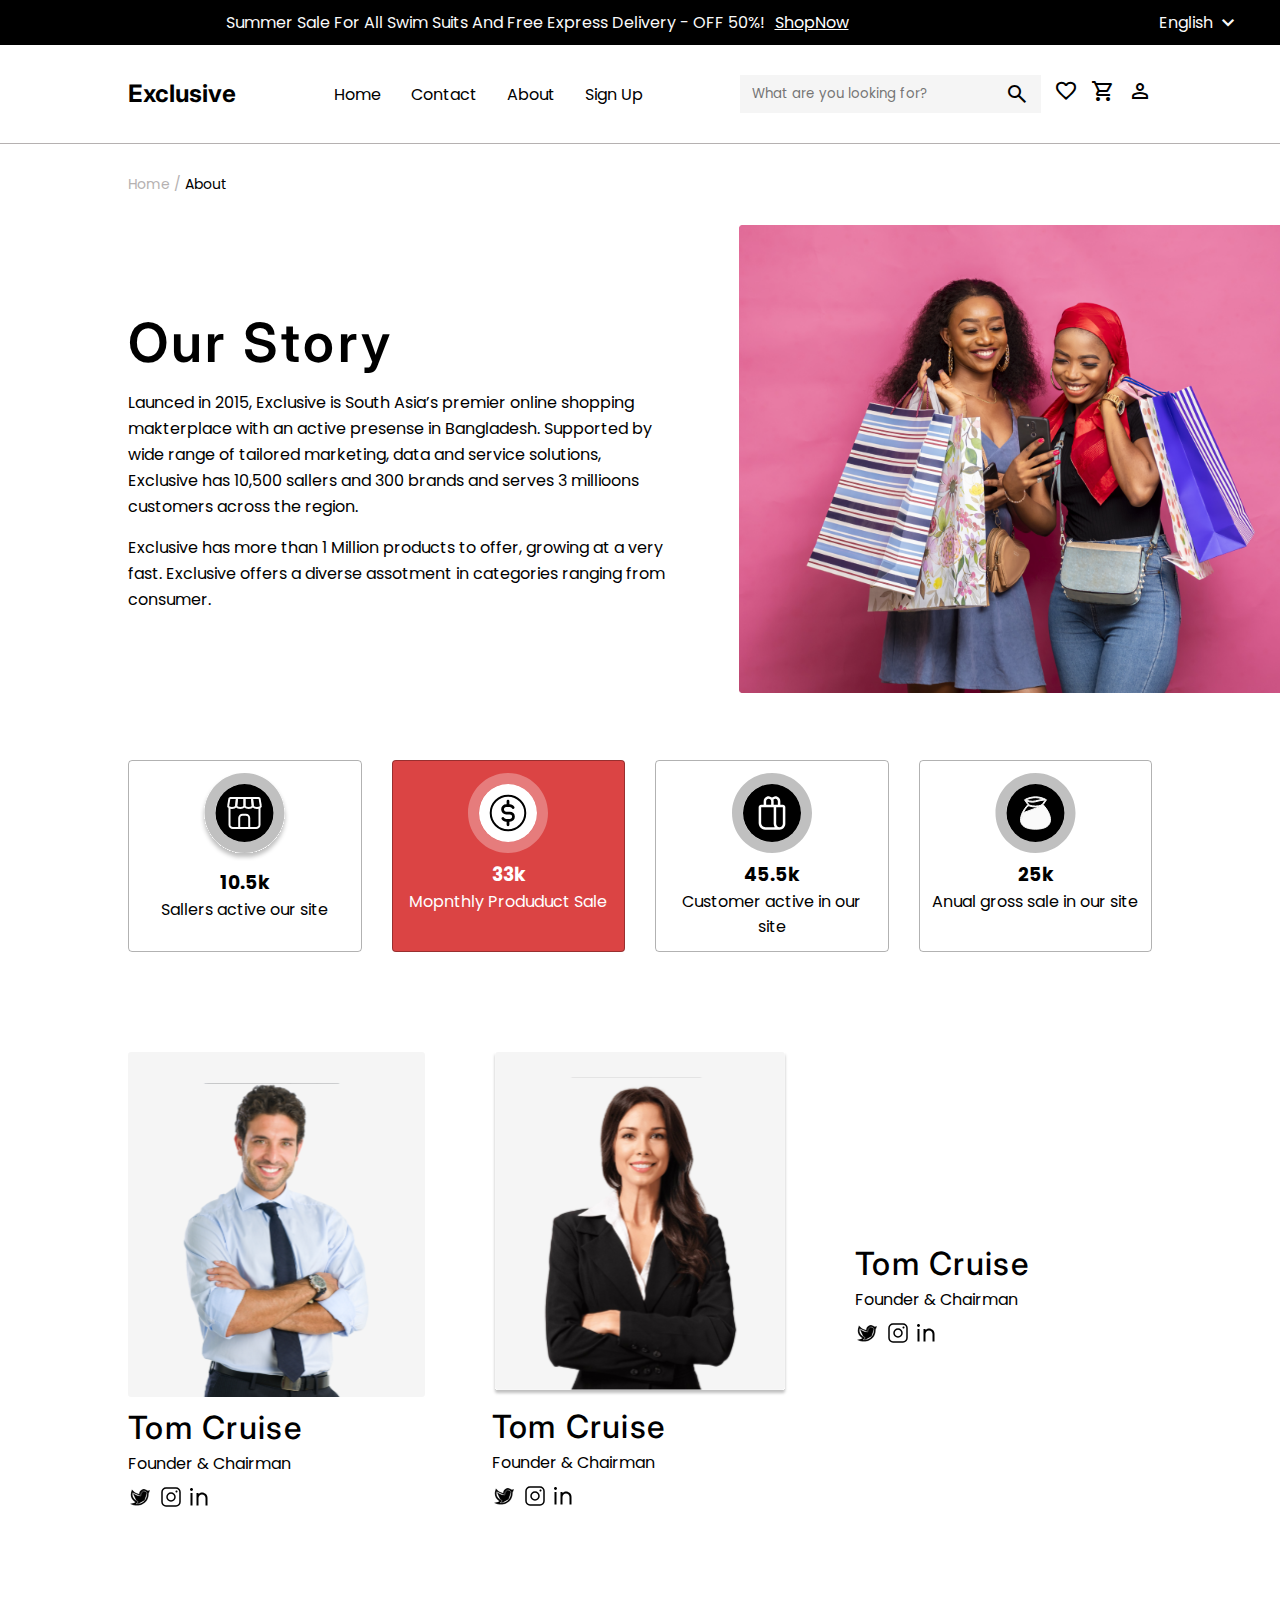
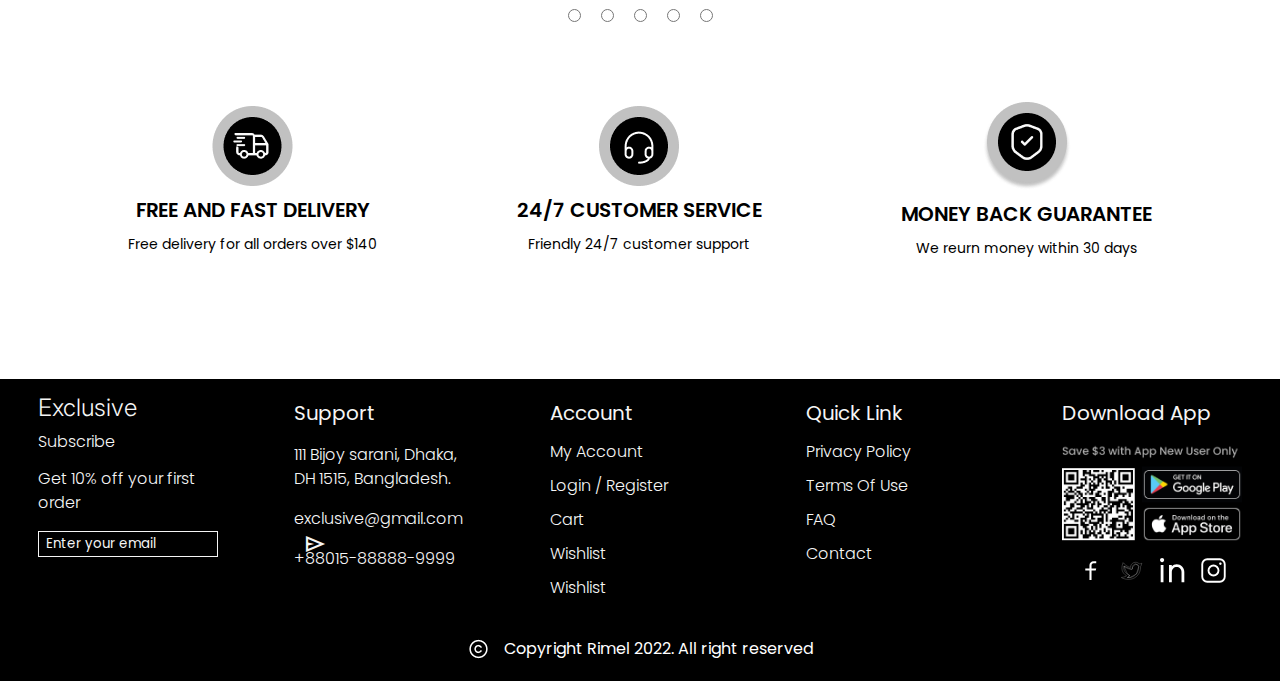
==== About.html @ 4deb6e55 "hello" ====
<!DOCTYPE html>
<html lang="en">
<head>
    <meta charset="UTF-8">
    <meta http-equiv="X-UA-Compatible" content="IE=edge">
    <meta name="viewport" content="width=device-width, initial-scale=1.0">
    <link rel="stylesheet" href="https://fonts.googleapis.com/css2?family=Material+Symbols+Outlined:opsz,wght,FILL,GRAD@48,400,0,0" />
    <link rel="stylesheet" href="css/haeder-footer-style.css">
    <link rel="stylesheet" href="css/About.css">
    <title>About</title>
</head>
<body>
<!------------------------------------ header ---------------------------------->
    <header>
        <div class="Top-Header">
            <p>
                Summer Sale For All Swim Suits And Free Express Delivery - OFF 50%!
                <a href="#">ShopNow</a>
            </p>
            <div class="lang">
                <p>English</p>
                <span class="material-symbols-outlined">
                    expand_more
                </span>
            </div>
        </div>
        <div class="Header">
            <a href="#" class="logo">Exclusive</a>
            <ul>
                <li> <a href="#">Home</a> </li>
                <li> <a href="#">Contact</a> </li>
                <li> <a href="About.html">About</a> </li>
                <li> <a href="Sing-up.html">Sign Up</a> </li>
            </ul>
            <div class="option">
                <div class="search">
                    <input type="search" name="search" id=""  placeholder="What are you looking for?">
                    <span class="material-symbols-outlined">search</span>
                </div>
                <a href="Wishlist.html">
                    <span class="material-symbols-outlined favorite">favorite</span>
                </a>
                <a href="Cart.html">
                    <span class="material-symbols-outlined shopping_cart">shopping_cart</span>
                </a>
                <a href="Account.html">
                    <span class="material-symbols-outlined">person</span>
                </a>
            </div>
        </div>
    </header>
<!------------------------------------ Our Story ---------------------------------->

    <p class="Page-path">Home / <span>About</span></p>
    <div class="Our-Story">
        <div class="Story-telling">
            <h3>Our Story</h3>
            <p class="Story">
                Launced in 2015, Exclusive is South Asia’s premier online shopping makterplace with an active presense in Bangladesh.
                Supported by wide range of tailored marketing, data and service solutions,
                Exclusive has 10,500 sallers and 300 brands and serves 3 millioons customers across the region. 
            </p>
            <p class="Story">
                Exclusive has more than 1 Million products to offer, growing at a very fast. Exclusive offers a diverse assotment in categories ranging  from consumer.
            </p>
        </div>
        <div  class="Story-img">
            <img src="imgs/our story.png" alt="">
        </div>
    </div>
<!------------------------------------ Serveses ---------------------------------->
<div class="Serveses">
    <div class="serves">
        <img src="icons/Services (3).svg" alt="">
        <h3>10.5k </h3>
        <span>Sallers active our site</span>
    </div>
    <div class="serves active">
        <img src="icons/Services.svg" alt="">
        <h3>33k </h3>
        <span>Mopnthly Produduct Sale</span>
    </div>
    <div class="serves">
        <img src="icons/Services (1).svg" alt="">
        <h3>45.5k </h3>
        <span>Customer active in our site</span>
    </div>
    <div class="serves">
        <img src="icons/Services4.svg" alt="">
        <h3>25k </h3>
        <span>Anual gross sale in our site</span>
    </div>
</div>
<!----------------------------------- team work --------------------------------->
<div class="Team-work">
    <div class="member">
        <div class="member-imag">
            <img src="imgs/team1.svg" alt="">
        </div>
        <div class="member-info">
            <h5>Tom Cruise</h5>
            <p>Founder & Chairman</p>
            <div class="sociel-media">
                <img src="icons/Icon-Twitter.svg" alt="">
                <img src="icons/icon-instagram.svg" alt="">
                <img src="icons/icon-linkedin.svg" alt="">
            </div>
        </div>
    </div>
    <div class="member">
        <div class="member-imag">
            <img src="imgs/team2.svg" alt="">
        </div>
        <div class="member-info">
            <h5>Tom Cruise</h5>
            <p>Founder & Chairman</p>
            <div class="sociel-media">
                <img src="icons/Icon-Twitter.svg" alt="">
                <img src="icons/icon-instagram.svg" alt="">
                <img src="icons/icon-linkedin.svg" alt="">
            </div>
        </div>
    </div>
    <div class="member">
        <div class="member-imag">
            <img src="imgs/team3.svg" alt="">
        </div>
        <div class="member-info">
            <h5>Tom Cruise</h5>
            <p>Founder & Chairman</p>
            <div class="sociel-media">
                <img src="icons/Icon-Twitter.svg" alt="">
                <img src="icons/icon-instagram.svg" alt="">
                <img src="icons/icon-linkedin.svg" alt="">
            </div>
        </div>
    </div>
</div>
<div class="controls">
    <input type="radio" name="team" id="">
    <input type="radio" name="team" id="">
    <input type="radio" name="team" id="">
    <input type="radio" name="team" id="">
    <input type="radio" name="team" id="">
</div>
    <!------------------------------- guarantee ------------------------------>
    <div class="guarantee">
        <div class="Services">
            <img src="icons/Services.png" alt="">
            <h3>FREE AND FAST DELIVERY</h3>
            <p>Free delivery for all orders over $140</p>
        </div>
        <div class="Services">
            <img src="icons/Services (1).png" alt="">
            <h3>24/7 CUSTOMER SERVICE</h3>
            <p>Friendly 24/7 customer support</p>
        </div>
        <div class="Services">
            <img src="icons/Services (2).png" alt="">
            <h3>MONEY BACK GUARANTEE</h3>
            <p>We reurn money within 30 days</p>
        </div>
    </div>

<!----------------------------------- footter --------------------------------->
    <footer>
        <div class="footer-items">
            <a href="#" class="footer-logo">Exclusive</a>
            <a href="#">Subscribe</a>
            <p> Get 10% off your first order</p>
            <div class="email-space">
                <input type="email" name="" id="" placeholder="Enter your email" class="email">
                <span class="material-symbols-outlined send">send</span>
            </div>
        </div>
        <div class="footer-items">
            <h4>Support</h4>
            <p>111 Bijoy sarani, Dhaka,  DH 1515, Bangladesh.</p>
            <p>exclusive@gmail.com</p>
            <p>+88015-88888-9999</p>
        </div>
        <div class="footer-items">
            <h4>Account</h4>
            <a href="#">My Account</a>
            <a href="#">Login / Register</a>           
            <a href="#">Cart</a>
            <a href="#">Wishlist</a>
            <a href="#">Wishlist</a>
        </div>
        <div class="footer-items">
            <h4>Quick Link</h4>
            <a href="#">Privacy Policy</a>
            <a href="#">Terms Of Use</a>
            <a href="#">FAQ</a>
            <a href="#">Contact</a>
        </div>
        <div  class="footer-items">
            <h4>Download App</h4>
            <img src="imgs/Frame 720.png" alt="">
            <div class="socel-media">
                <img src="icons/Icon-Facebook.svg" alt="">
                <img src="icons/Icon-Twitter.svg" alt="">
                <img src="icons/Vector.svg" alt="">
                <img src="icons/Group.svg" alt="">
            
            </div>
        </div>
        
    </footer>
    <div class="copyright">
        <img src="icons/icon-copyright.png" alt="">
        <p>Copyright Rimel 2022. All right reserved</p>
    </div>
    <script src="script/main.js"></script>
</body>
</html>
---- css/haeder-footer-style.css ----
@import url('https://fonts.googleapis.com/css2?family=Inter:wght@200;300;400;500;600;800&family=Poppins:wght@100;200;300;400;500;600;700;800&display=swap');

*{
    margin: 0;
    padding: 0;
    font-family: 'Poppins', sans-serif;
    text-decoration: none;
    list-style: none;
    box-sizing: border-box;
}
header{
    width: 100%;
    border-bottom: #b5b1b1 0.5px solid;    
}
.Top-Header{
    width: 100%;
    height: 45px;
    margin: auto;
    background-color: black;
    color: rgb(250, 250, 250);
    display: flex;
}
.Top-Header p{
    display: flex;
    gap: 10px;
    width: 55%;
    margin: auto;
}
.Top-Header p a{
    color: rgb(255, 255, 255);
    text-decoration: underline;
}
.lang{
    margin-right: 40px;
    display: flex;
    gap: 7px;
    align-items: center;
} 
.lang p{
    cursor: pointer;
}
.Header{
    display: flex;
    width: 80%;
    margin: 30px auto;
    justify-content: space-between;
    align-items: center;
    align-items: center;
    gap: 40px;

}
.logo{
    color: black;
    font-family: 'Inter';
    font-style: normal;
    font-weight: 700;
    font-size: 24px;
    line-height: 24px;
}
.Header ul{
    display: flex;
    gap: 30px;
    color: black;

}
.Header ul li a {
    color: black;
    font-weight: 400;
    font-size: 16px;
    line-height: 24px;
}
.Header ul li a:hover{
    text-decoration: underline #b5b1b1;
}
.option{
    display: flex;
    align-items: center;
    gap: 13px;
}
.option a{
    color: #000;
}
.search{
    padding: 7px 12px 7px 12px ;
    background-color: #F5F5F5;
    display: flex;
    align-items: center;
    gap: 10px;
}
.search input{
    width: 243px;
    outline: none;
    border: none;
    background-color: transparent;
}
.search span{
    cursor: pointer;
}
/*--------------------- prouduct style ---------------- */
.scouir{
    width: 20px;
    height: 40px;
    border: 1px solid #DB4444;
    background-color: #DB4444;
    border-radius: 4px;
}
.product{
    cursor: pointer;
    position: relative;
    width: 300px;
    display: flex;
    flex-direction: column;
    gap: 14px;
}
.product h4{
    font-style: normal;
    font-weight: 500;
    font-size: 16px;
    line-height: 24px;
}
.product:hover .add-to-cart  {
    display: block;
}
.product:hover .product-option  {
    display: flex;
    flex-direction: column;
    gap: 6px;
    position: absolute;
    top: 6px;
    right: 6px;    
}
.product-img-falsh-sales{
    display: flex;
    justify-content: center;
    align-items: center;
    flex-direction: column;
    background-color: #cfcdcd;
}
.product-option{
    display: none;

}
.add-to-cart{
    margin-bottom: -160px;
    display: none;
    position: absolute;
    width: 100%;
    font-style: normal;
    font-weight: 500;
    font-size: 16px;
    line-height: 24px;
    color: #FFFFFF;
    background-color: #000;
    border: none;
    cursor: pointer;
}
.priec {
    display: flex;
    gap: 20px;
}
.priec span{
    font-style: normal;
    font-weight: 500;
    font-size: 16px;
    line-height: 24px;
}
.flash-priec{
    color: #DB4444;
}
.officile-priec{
    text-decoration: line-through;
}
.reting{
    display: flex;
    gap: 15px;
}
.reting p{
    font-style: normal;
    font-weight: 600;
    font-size: 14px;
    line-height: 21px;
}
/* ---------------------------guarantee ------------------------ */
.guarantee{
    width: 80%;
    margin: 80px auto;
    display: flex;
    justify-content: space-between;
    align-items: center;
}
.Services{
    display: flex;
    flex-direction: column;
    justify-content: center;
    align-items: center;
    gap: 10px;
}
.Services h3{
    font-style: normal;
    font-weight: 600;
    font-size: 20px;
    line-height: 28px;
}
.Services p{
    font-style: normal;
    font-weight: 400;
    font-size: 14px;
    line-height: 21px;
}


/*================== footer style==================== */
footer{
    margin-top: 120px;
    padding: 20px 0;
    background-color: #000;
    display: flex;
    justify-content: space-around;
    color: #F5F5F5;
}
.footer-items{
    width: 14%;
    display: flex;
    flex-direction: column;
    gap: 16px;
}
.footer-logo{
    font-family: 'Inter';
    font-weight: 700;
    font-size: 24px;
}
.footer-items a{
    color: #F5F5F5;
    font-style: normal;
    font-weight: 300;
    line-height: 18px;
}
.footer-items h4{
    font-weight: 400;
    font-size: 20px;
    line-height: 28px;
}
.footer-items p{
    font-weight: 300;
    font-size: 16px;
    line-height: 24px;
}
.email-space{
    border: #F5F5F5 1px solid;
    display: flex;
    align-items: center;
    justify-content: space-between;
}
.email{
    background-color: transparent;
    color: #F5F5F5;
    border: none;
    outline: none;
    padding-left: 7px ;
}
.email::placeholder{
    color: #F5F5F5;

}
.send{
    cursor: pointer;
    /* margin-left: -30px; */
}
.footer-items img{
    width: 100%;
}
.socel-media{
    display: flex;
    justify-content: space-evenly;
    align-items: center;

}
.socel-media img{
    width: 25px;
    height: 25px;
    cursor: pointer;
}
.copyright{
    background-color: #000;
    color: #F5F5F5;
    display: flex;
    justify-content: center;
    align-items: center;
    gap: 15px;
    padding: 20px 0;
}
.copyright p{
    font-style: normal;
    font-weight: 400;
    font-size: 16px;
    line-height: 24px;
    color: #FFFFFF;
}
---- css/About.css ----
.Page-path{
    margin: 30px 0 0 10%;
    font-style: normal;
    font-weight: 400;
    font-size: 14px;
    line-height: 21px;
    color: #b5b1b1;
}
/*------------------------------------ Our Story ----------------------------------*/

.Page-path span{
    color: #000000;
}
.Our-Story{
    width: 90%;
    margin: 30px 0 0 10%;
    display: flex;
    justify-content: space-between;
    align-items: center;
}
.Story-telling{
    width: 47%;
    display: flex;
    flex-direction: column;
    gap: 15px;
}
.Story-telling h3{
    font-family: 'Inter';
    font-style: normal;
    font-weight: 600;
    font-size: 54px;
    line-height: 64px;
    letter-spacing: 0.06em;
}
.Story{
    font-style: normal;
    font-weight: 400;
    font-size: 16px;
    line-height: 26px;
}
.Story-img{
    width: 47%;
}
.Story-img img{
    width: 100%;
}
/*------------------------------------ Serveses ----------------------------------*/


.Serveses{
    width: 80%;
    margin: 60px auto;
    display: flex;
    gap: 30px;
}
.serves{
    width: 23% ;
    padding: 12px;
    text-align: center;
    border: 1px solid rgba(0, 0, 0, 0.3);
    border-radius: 4px;
}
.serves span{
    font-style: normal;
    font-weight: 400;
    font-size: 16px;
    line-height: 24px;
}
.active{
    background: #DB4444;
    color: #FFFFFF;
}
/*----------------------------------- team work --------------------------------- */
.Team-work{
    width: 80%;
    margin: 100px auto;
    display: flex;
    align-items: center;
    justify-content: space-between;
}
.member{
    width: 29%;
    display: flex;
    flex-direction: column;
    gap: 9px;

}
.member-imag img{
    width: 100%;
}

.member-info{
    display: flex;
    flex-direction: column;
    gap: 9px;
}
.member-info h5{
    font-family: 'Inter';
    font-style: normal;
    font-weight: 500;
    font-size: 32px;
    line-height: 30px;    
    letter-spacing: 0.04em;
}
.member-info p{
    font-style: normal;
    font-weight: 400;
    font-size: 16px;
    line-height: 24px;
}
.sociel-media{
    display: flex;
    gap: 9px;
}
.controls{
    width: 80%;
    margin: 30px auto;
    display: flex;
    gap: 20px;
    justify-content: center;
}
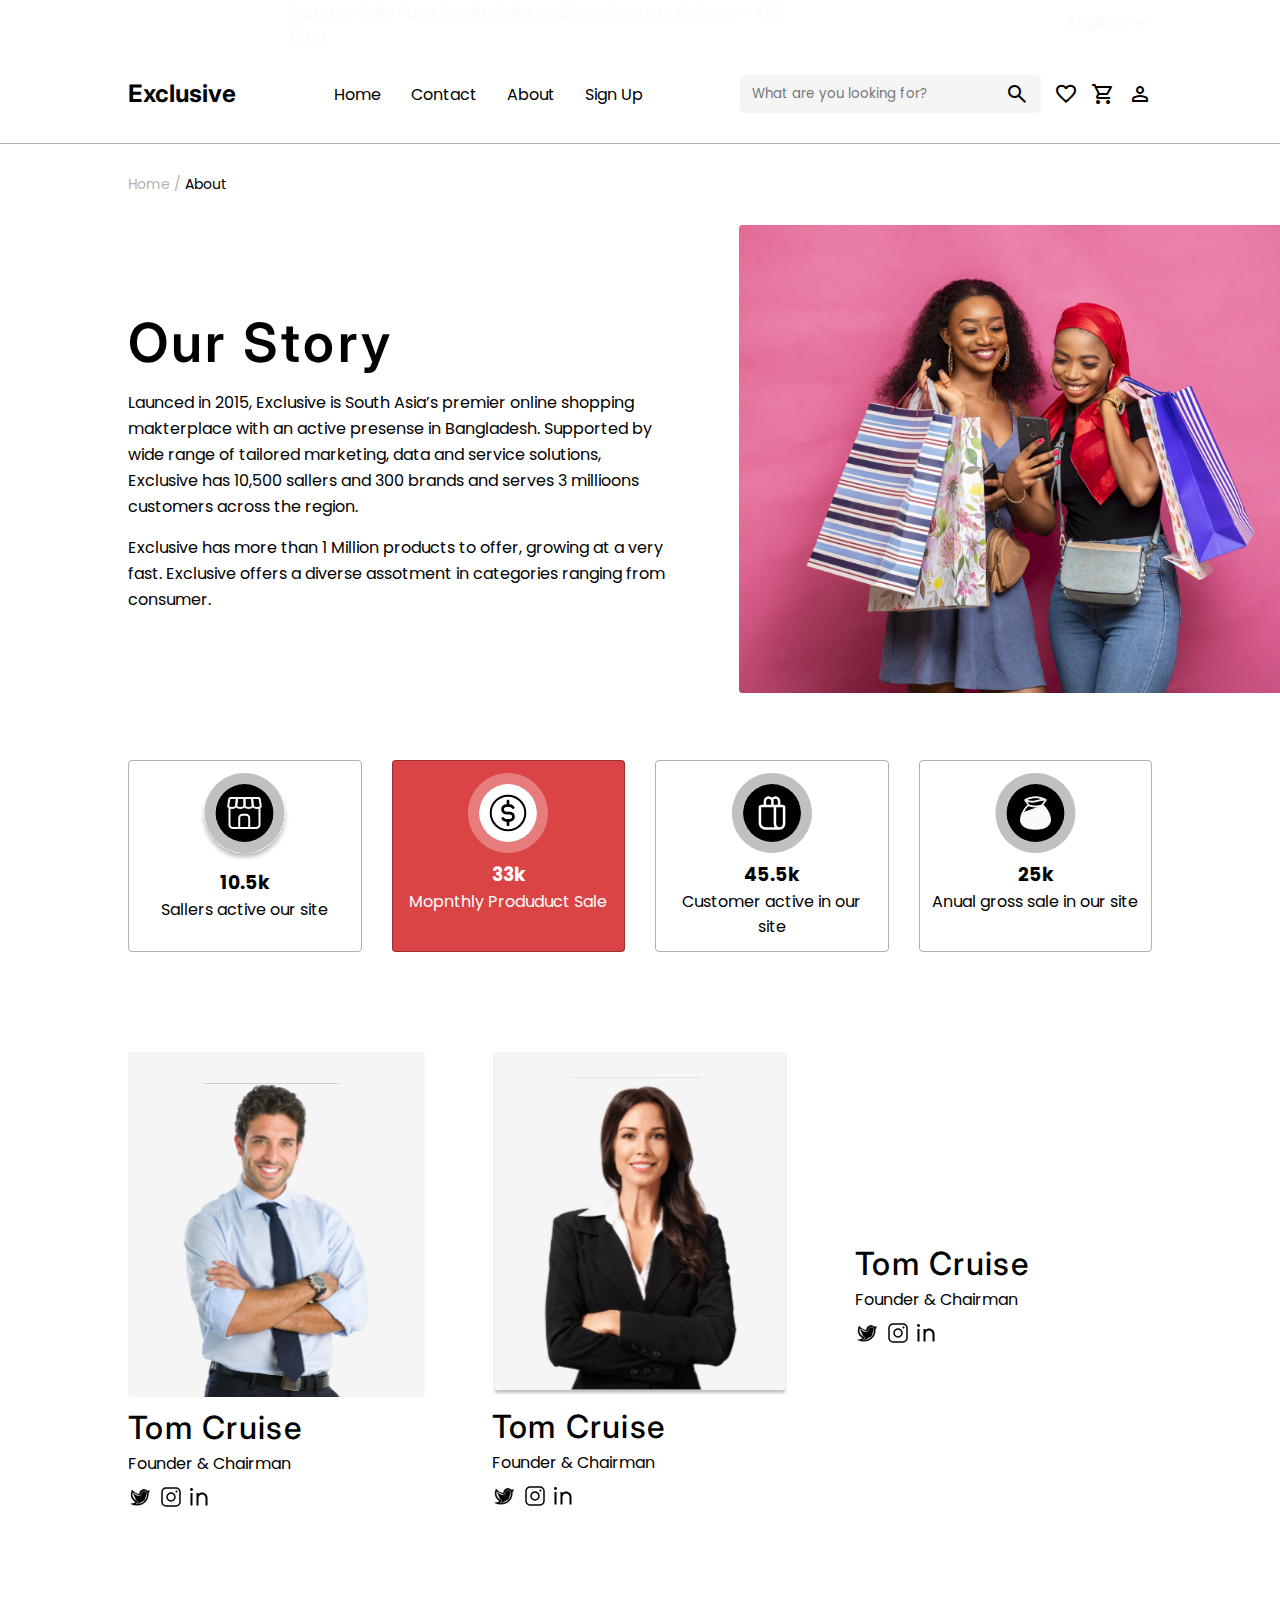
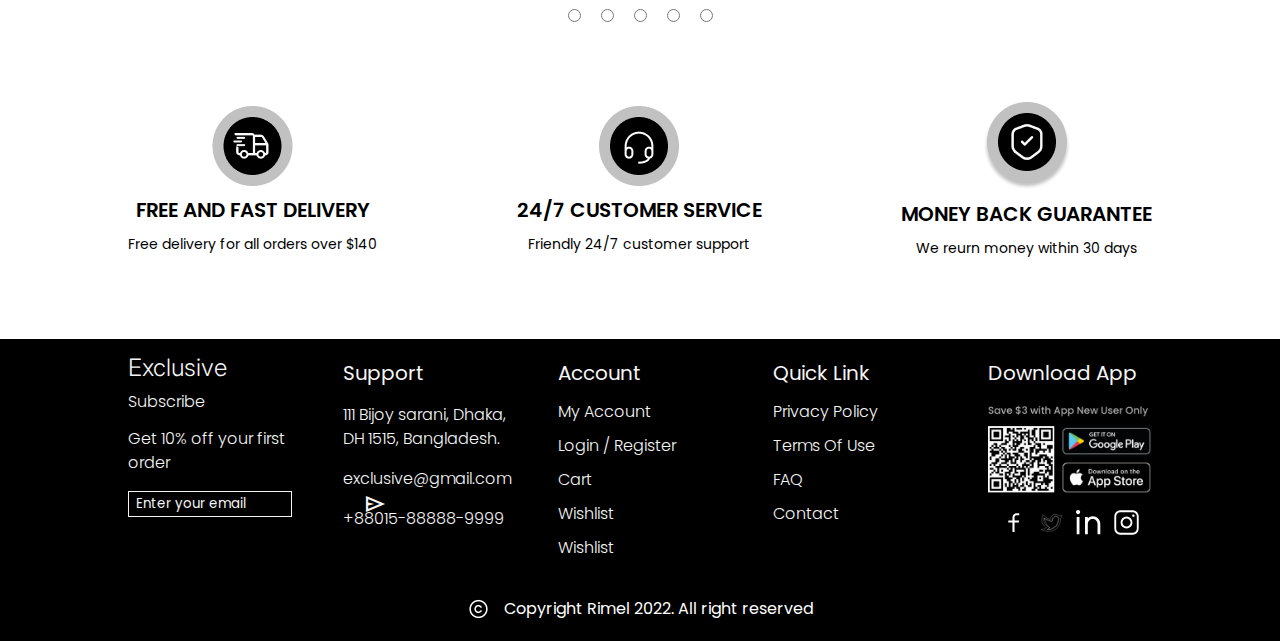
==== commit d70daf6c: "fuul" ====
--- a/About.html
+++ b/About.html
@@ -27,8 +27,8 @@
         <div class="Header">
             <a href="#" class="logo">Exclusive</a>
             <ul>
-                <li> <a href="#">Home</a> </li>
-                <li> <a href="#">Contact</a> </li>
+                <li> <a href="index.html">Home</a> </li>
+                <li> <a href="Contact.html">Contact</a> </li>
                 <li> <a href="About.html">About</a> </li>
                 <li> <a href="Sing-up.html">Sign Up</a> </li>
             </ul>
@@ -163,6 +163,7 @@
     </div>
 
 <!----------------------------------- footter --------------------------------->
+<div class="background">
     <footer>
         <div class="footer-items">
             <a href="#" class="footer-logo">Exclusive</a>
@@ -207,6 +208,7 @@
         </div>
         
     </footer>
+</div>
     <div class="copyright">
         <img src="icons/icon-copyright.png" alt="">
         <p>Copyright Rimel 2022. All right reserved</p>
--- a/css/haeder-footer-style.css
+++ b/css/haeder-footer-style.css
@@ -12,18 +12,21 @@
     width: 100%;
     border-bottom: #b5b1b1 0.5px solid;    
 }
+.backgroun{
+    width: 100%;
+    background-color: black;
+}
 .Top-Header{
-    width: 100%;
+    width: 80%;
     height: 45px;
     margin: auto;
-    background-color: black;
     color: rgb(250, 250, 250);
     display: flex;
 }
 .Top-Header p{
     display: flex;
     gap: 10px;
-    width: 55%;
+    width: 60%;
     margin: auto;
 }
 .Top-Header p a{
@@ -31,7 +34,6 @@
     text-decoration: underline;
 }
 .lang{
-    margin-right: 40px;
     display: flex;
     gap: 7px;
     align-items: center;
@@ -79,12 +81,15 @@
 }
 .option a{
     color: #000;
+    display: flex;
+    align-items: center;
 }
 .search{
     padding: 7px 12px 7px 12px ;
     background-color: #F5F5F5;
     display: flex;
     align-items: center;
+    border-radius: 5px;
     gap: 10px;
 }
 .search input{
@@ -210,16 +215,20 @@
 
 
 /*================== footer style==================== */
+.background{
+    background-color: #000;
+    width: 100%;
+}
 footer{
-    margin-top: 120px;
+    margin: auto;
     padding: 20px 0;
-    background-color: #000;
-    display: flex;
-    justify-content: space-around;
+    width: 80%;
+    display: flex;
+    justify-content: space-between;
     color: #F5F5F5;
 }
 .footer-items{
-    width: 14%;
+    width: 16%;
     display: flex;
     flex-direction: column;
     gap: 16px;
@@ -264,7 +273,7 @@
 }
 .send{
     cursor: pointer;
-    /* margin-left: -30px; */
+    margin-left: -30px;
 }
 .footer-items img{
     width: 100%;
--- a/css/About.css
+++ b/css/About.css
@@ -6,11 +6,12 @@
     line-height: 21px;
     color: #b5b1b1;
 }
-/*------------------------------------ Our Story ----------------------------------*/
-
 .Page-path span{
     color: #000000;
 }
+/*------------------------------------ Our Story ----------------------------------*/
+
+
 .Our-Story{
     width: 90%;
     margin: 30px 0 0 10%;
